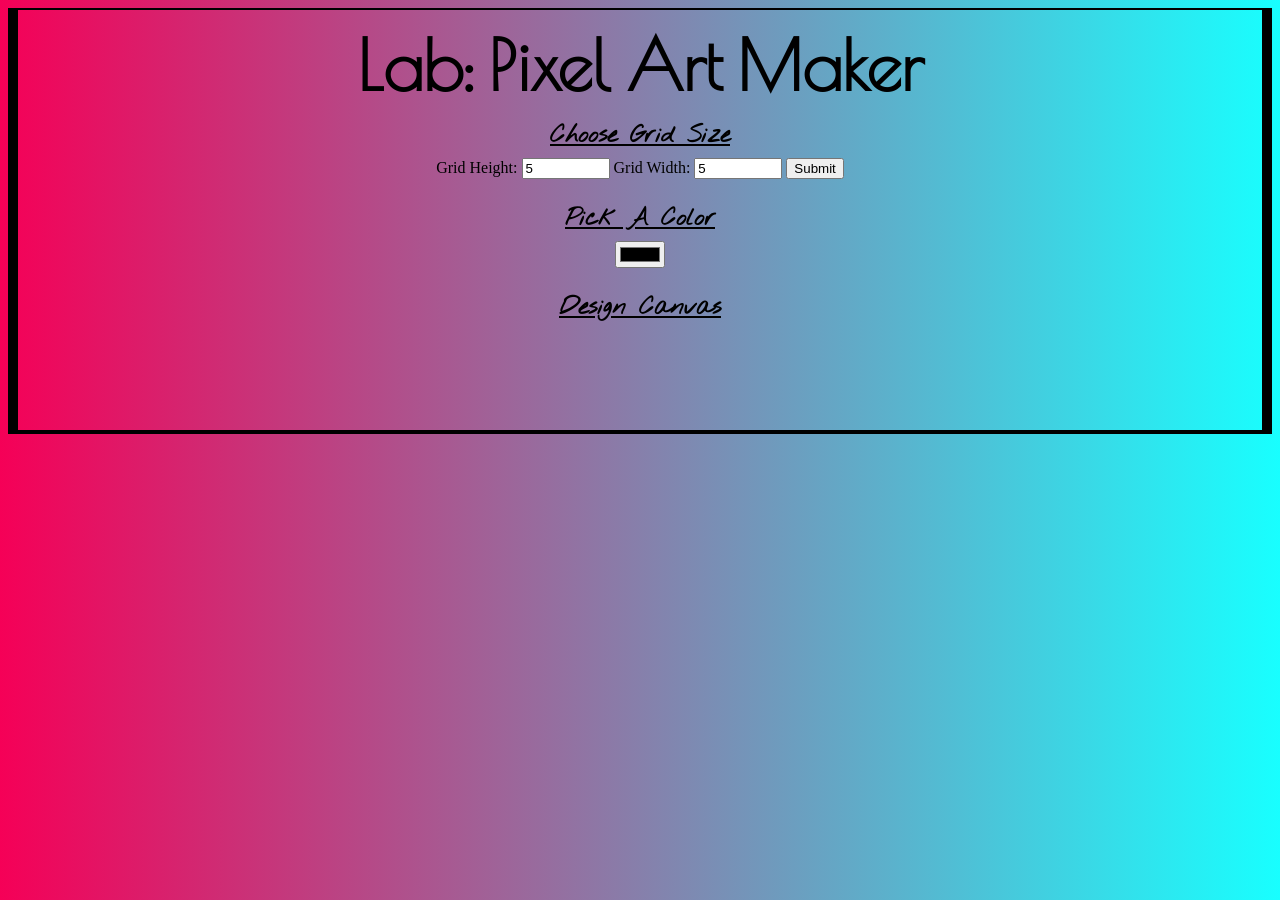
==== index.html @ 3a51f978 "Add files via upload" ====
<!DOCTYPE html>
<html>
<head>
    <title>Pixel Art Maker!</title>
    <link rel="stylesheet" href="https://fonts.googleapis.com/css?family=Nothing+You+Could+Do|Poiret+One">
    <link rel="stylesheet" href="styles.css">
    <script src="https://ajax.googleapis.com/ajax/libs/jquery/3.2.1/jquery.min.js"></script>
</head>
<body>
    <h1>Lab: Pixel Art Maker</h1>

    <h2>Choose Grid Size</h2>
    <form id="sizePicker">
        Grid Height:
        <input type="number" id="inputHeight" name="height" min="1" value="5">
        Grid Width:
        <input type="number" id="inputWeight" name="width" min="1" value="5">
        <input type="submit">
    </form>

    <h2>Pick A Color</h2>
    <input type="color" id="colorPicker">

    <h2>Design Canvas</h2>
    <table id="pixelCanvas"></table>

    <script src="designs.js"></script>
</body>
</html>
---- styles.css ----
body {
    text-align: center;
    background: linear-gradient(to left, #18ffff, #f50057);
    padding-bottom: 100px;
    border-style: solid;
    border-width: 2px 10px 4px 10px;
}

h1 {
    font-family: Poiret One;
    font-size: 70px;
    margin: 0.2em;
}

h2 {
    margin: 1em 0 0.25em;
    font-family: Nothing You Could Do;
    text-decoration: underline;
}

h2:first-of-type {
    margin-top: 0.5em;
}

table,
tr,
td {
    border: 1px solid black;
}

table {
    border-collapse: collapse;
    margin: 0 auto;
}

tr {
    height: 20px;
}

td {
    width: 20px;
}

input[type=number] {
    width: 6em;
}
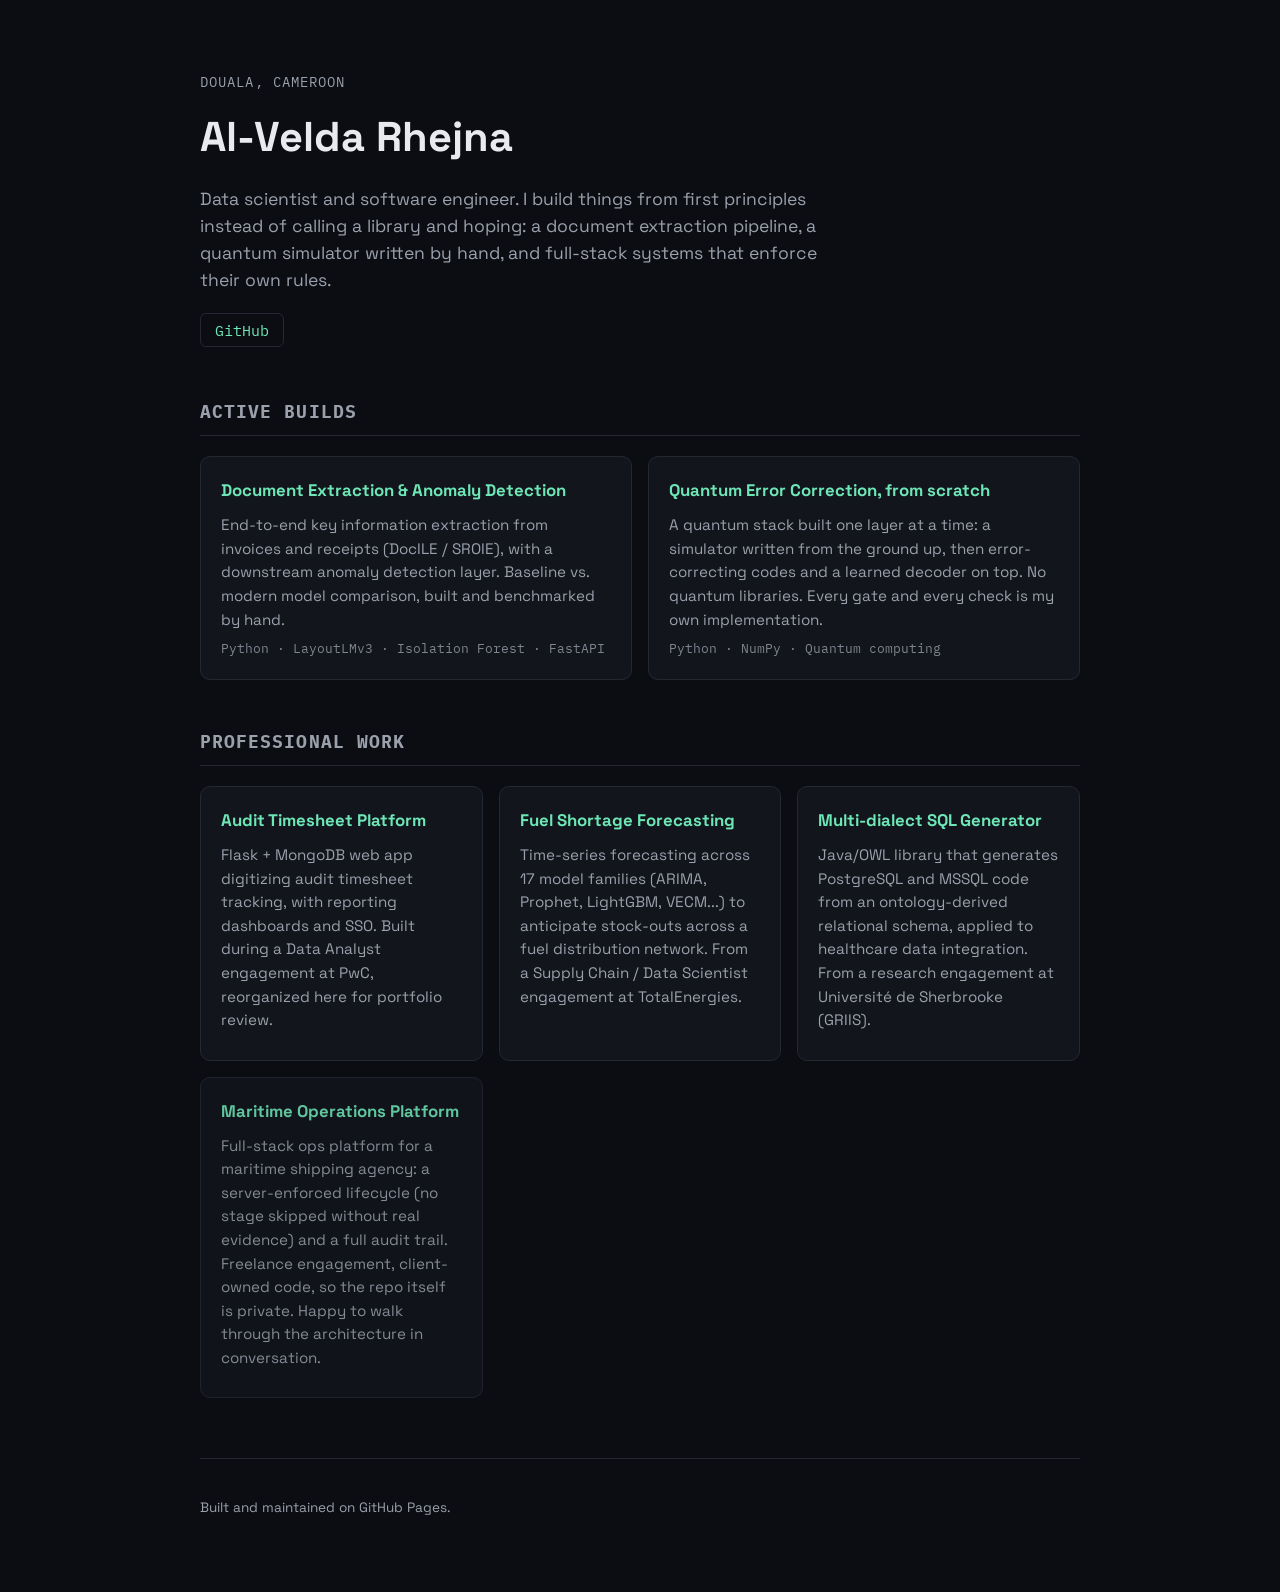
==== commit baad365a: "upload file to new repo" ====
--- a/index.html
+++ b/index.html
@@ -1,29 +1,81 @@
 <!DOCTYPE html>
-<html>
+<html lang="en">
 <head>
-    <title>Pixel Art Maker!</title>
-    <link rel="stylesheet" href="https://fonts.googleapis.com/css?family=Nothing+You+Could+Do|Poiret+One">
-    <link rel="stylesheet" href="styles.css">
-    <script src="https://ajax.googleapis.com/ajax/libs/jquery/3.2.1/jquery.min.js"></script>
+  <meta charset="UTF-8">
+  <meta name="viewport" content="width=device-width, initial-scale=1.0">
+  <title>Al-Velda Rhejna, Data Scientist & Software Engineer</title>
+  <meta name="description" content="Data scientist and software engineer building from-scratch ML/quantum projects and full-stack systems.">
+  <link rel="preconnect" href="https://fonts.googleapis.com">
+  <link href="https://fonts.googleapis.com/css2?family=Space+Grotesk:wght@400;500;700&family=IBM+Plex+Mono:wght@400;500&display=swap" rel="stylesheet">
+  <link rel="stylesheet" href="styles.css">
 </head>
 <body>
-    <h1>Lab: Pixel Art Maker</h1>
+  <header class="hero">
+    <p class="eyebrow">Douala, Cameroon</p>
+    <h1>Al-Velda Rhejna</h1>
+    <p class="tagline">Data scientist and software engineer. I build things from first principles
+      instead of calling a library and hoping: a document extraction pipeline, a quantum
+      simulator written by hand, and full-stack systems that enforce their own rules.</p>
+    <nav class="links">
+      <a href="https://github.com/Rhejna">GitHub</a>
+    </nav>
+  </header>
 
-    <h2>Choose Grid Size</h2>
-    <form id="sizePicker">
-        Grid Height:
-        <input type="number" id="inputHeight" name="height" min="1" value="5">
-        Grid Width:
-        <input type="number" id="inputWeight" name="width" min="1" value="5">
-        <input type="submit">
-    </form>
+  <main>
+    <section>
+      <h2>Active builds</h2>
+      <div class="grid">
+        <article class="card">
+          <h3><a href="https://github.com/Rhejna/docile-anomaly-extraction">Document Extraction &amp; Anomaly Detection</a></h3>
+          <p>End-to-end key information extraction from invoices and receipts (DocILE / SROIE),
+             with a downstream anomaly detection layer. Baseline vs. modern model comparison,
+             built and benchmarked by hand.</p>
+          <p class="tags">Python · LayoutLMv3 · Isolation Forest · FastAPI</p>
+        </article>
+        <article class="card">
+          <h3><a href="https://github.com/Rhejna/qec-from-scratch">Quantum Error Correction, from scratch</a></h3>
+          <p>A quantum stack built one layer at a time: a simulator written from the ground up,
+             then error-correcting codes and a learned decoder on top. No quantum libraries.
+             Every gate and every check is my own implementation.</p>
+          <p class="tags">Python · NumPy · Quantum computing</p>
+        </article>
+      </div>
+    </section>
 
-    <h2>Pick A Color</h2>
-    <input type="color" id="colorPicker">
+    <section>
+      <h2>Professional work</h2>
+      <div class="grid">
+        <article class="card">
+          <h3><a href="https://github.com/Rhejna/kitana-timesheet-analytics">Audit Timesheet Platform</a></h3>
+          <p>Flask + MongoDB web app digitizing audit timesheet tracking, with reporting
+             dashboards and SSO. Built during a Data Analyst engagement at PwC, reorganized here
+             for portfolio review.</p>
+        </article>
+        <article class="card">
+          <h3><a href="https://github.com/Rhejna/fuel-demand-time-series">Fuel Shortage Forecasting</a></h3>
+          <p>Time-series forecasting across 17 model families (ARIMA, Prophet, LightGBM, VECM...)
+             to anticipate stock-outs across a fuel distribution network. From a Supply Chain /
+             Data Scientist engagement at TotalEnergies.</p>
+        </article>
+        <article class="card">
+          <h3><a href="https://github.com/Rhejna/ontorela-sql-generator">Multi-dialect SQL Generator</a></h3>
+          <p>Java/OWL library that generates PostgreSQL and MSSQL code from an ontology-derived
+             relational schema, applied to healthcare data integration. From a research
+             engagement at Université de Sherbrooke (GRIIS).</p>
+        </article>
+        <article class="card muted">
+          <h3><a href="https://github.com/Rhejna/PegasusMaritimeOps">Maritime Operations Platform</a></h3>
+          <p>Full-stack ops platform for a maritime shipping agency: a server-enforced lifecycle
+             (no stage skipped without real evidence) and a full audit trail. Freelance
+             engagement, client-owned code, so the repo itself is private. Happy to walk
+             through the architecture in conversation.</p>
+        </article>
+      </div>
+    </section>
+  </main>
 
-    <h2>Design Canvas</h2>
-    <table id="pixelCanvas"></table>
-
-    <script src="designs.js"></script>
+  <footer>
+    <p>Built and maintained on GitHub Pages.</p>
+  </footer>
 </body>
 </html>
--- a/styles.css
+++ b/styles.css
@@ -1,46 +1,138 @@
+:root {
+  --bg: #0b0d12;
+  --bg-elevated: #12151c;
+  --text: #e8eaed;
+  --text-muted: #9aa0ac;
+  --accent: #6ee7b7;
+  --border: #242833;
+  --max-width: 880px;
+}
+
+* {
+  box-sizing: border-box;
+}
+
 body {
-    text-align: center;
-    background: linear-gradient(to left, #18ffff, #f50057);
-    padding-bottom: 100px;
-    border-style: solid;
-    border-width: 2px 10px 4px 10px;
+  margin: 0;
+  background: var(--bg);
+  color: var(--text);
+  font-family: 'Space Grotesk', system-ui, sans-serif;
+  line-height: 1.55;
+  padding: 0 20px;
+}
+
+a {
+  color: var(--accent);
+  text-decoration: none;
+}
+
+a:hover {
+  text-decoration: underline;
+}
+
+.hero {
+  max-width: var(--max-width);
+  margin: 0 auto;
+  padding: 72px 0 40px;
+}
+
+.eyebrow {
+  font-family: 'IBM Plex Mono', monospace;
+  font-size: 0.85rem;
+  color: var(--text-muted);
+  text-transform: uppercase;
+  letter-spacing: 0.08em;
+  margin: 0 0 12px;
 }
 
 h1 {
-    font-family: Poiret One;
-    font-size: 70px;
-    margin: 0.2em;
+  font-size: 2.6rem;
+  margin: 0 0 16px;
+  font-weight: 700;
+}
+
+.tagline {
+  font-size: 1.1rem;
+  color: var(--text-muted);
+  max-width: 640px;
+  margin: 0 0 24px;
+}
+
+.links a {
+  font-family: 'IBM Plex Mono', monospace;
+  font-size: 0.95rem;
+  border: 1px solid var(--border);
+  padding: 6px 14px;
+  border-radius: 6px;
+}
+
+.links a:hover {
+  border-color: var(--accent);
+  text-decoration: none;
+}
+
+main {
+  max-width: var(--max-width);
+  margin: 0 auto;
+  padding-bottom: 60px;
+}
+
+section + section {
+  margin-top: 48px;
 }
 
 h2 {
-    margin: 1em 0 0.25em;
-    font-family: Nothing You Could Do;
-    text-decoration: underline;
+  font-size: 1.1rem;
+  font-family: 'IBM Plex Mono', monospace;
+  text-transform: uppercase;
+  letter-spacing: 0.06em;
+  color: var(--text-muted);
+  border-bottom: 1px solid var(--border);
+  padding-bottom: 10px;
+  margin-bottom: 20px;
 }
 
-h2:first-of-type {
-    margin-top: 0.5em;
+.grid {
+  display: grid;
+  grid-template-columns: repeat(auto-fit, minmax(260px, 1fr));
+  gap: 16px;
 }
 
-table,
-tr,
-td {
-    border: 1px solid black;
+.card {
+  background: var(--bg-elevated);
+  border: 1px solid var(--border);
+  border-radius: 10px;
+  padding: 20px;
 }
 
-table {
-    border-collapse: collapse;
-    margin: 0 auto;
+.card.muted {
+  opacity: 0.85;
 }
 
-tr {
-    height: 20px;
+.card h3 {
+  margin: 0 0 10px;
+  font-size: 1.05rem;
 }
 
-td {
-    width: 20px;
+.card p {
+  margin: 0 0 8px;
+  color: var(--text-muted);
+  font-size: 0.95rem;
 }
 
-input[type=number] {
-    width: 6em;
+.card .tags {
+  font-family: 'IBM Plex Mono', monospace;
+  font-size: 0.8rem;
+  color: var(--text-muted);
+  opacity: 0.8;
+  margin: 0;
 }
+
+footer {
+  max-width: var(--max-width);
+  margin: 0 auto;
+  padding: 24px 0 60px;
+  color: var(--text-muted);
+  font-size: 0.85rem;
+  border-top: 1px solid var(--border);
+}
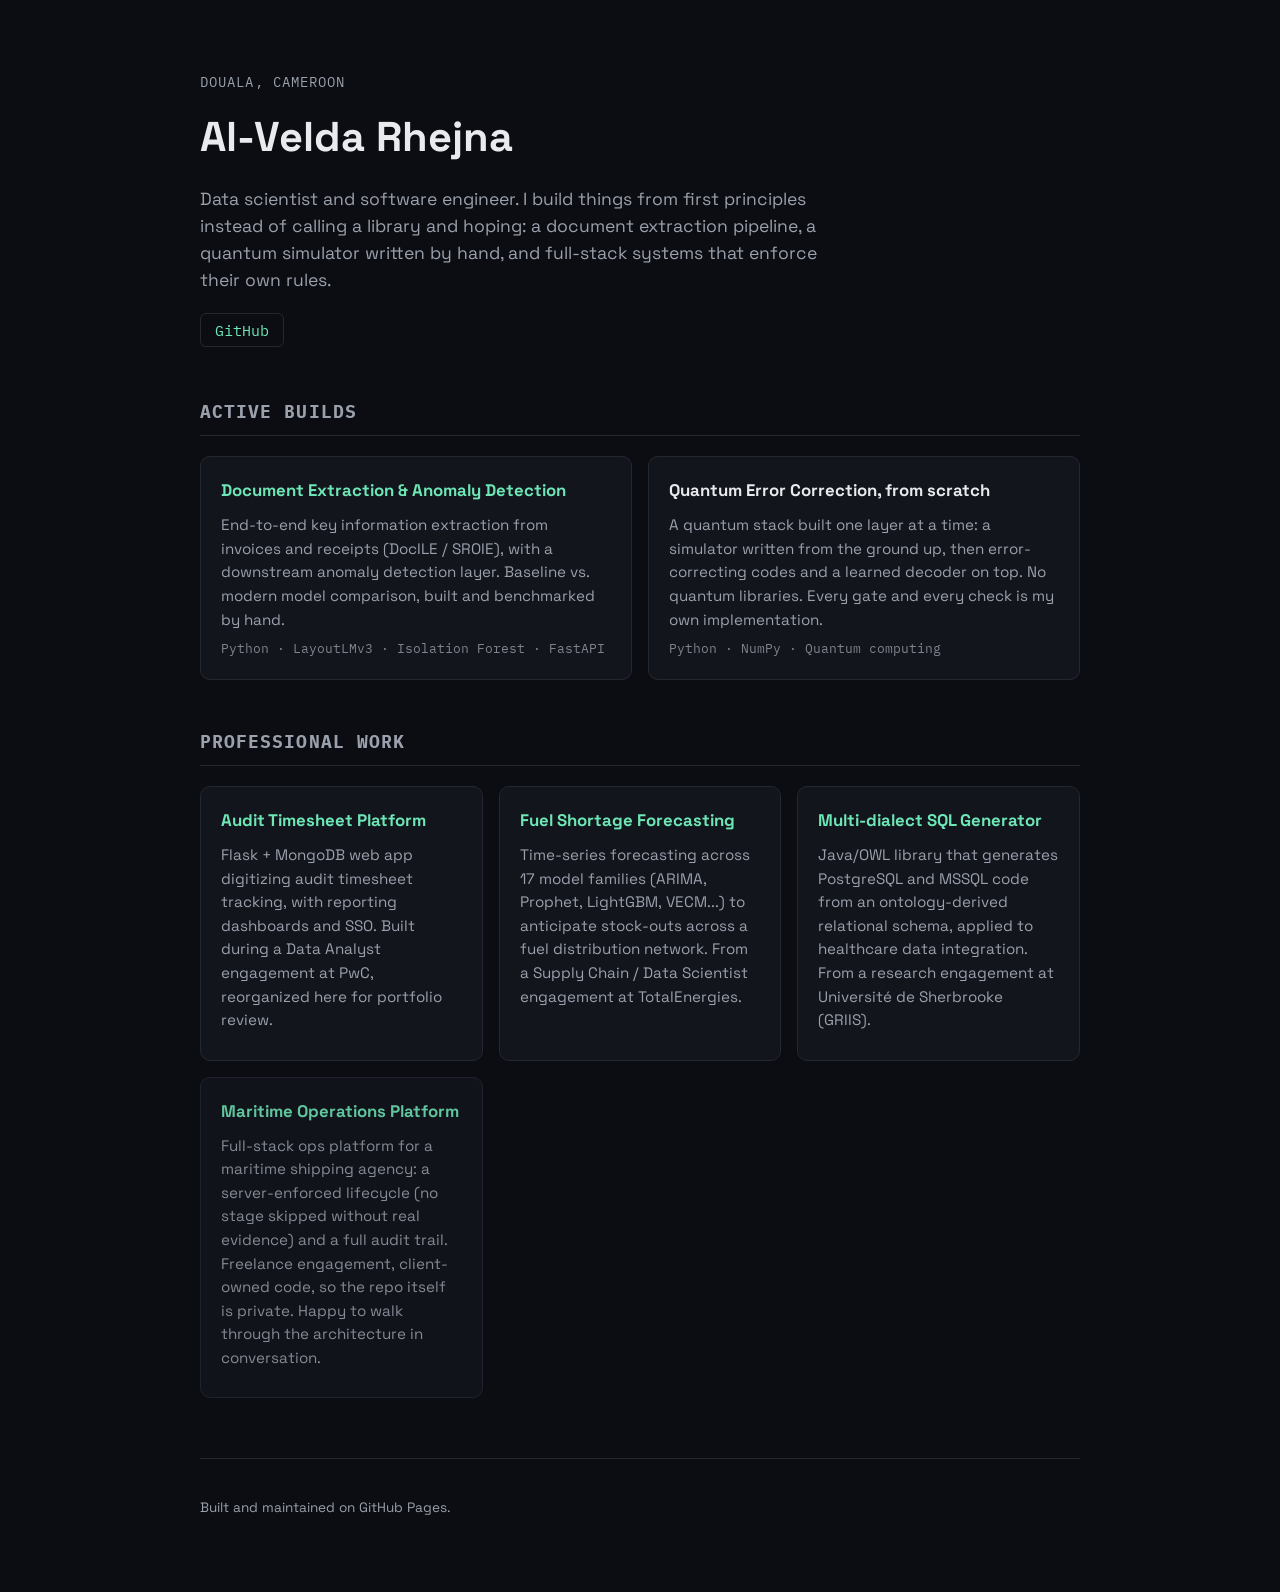
==== commit 11fe3187: "Update out Quantum Error Correction article heading Comment out the link to the GitHub repository an" ====
--- a/index.html
+++ b/index.html
@@ -33,7 +33,8 @@
           <p class="tags">Python · LayoutLMv3 · Isolation Forest · FastAPI</p>
         </article>
         <article class="card">
-          <h3><a href="https://github.com/Rhejna/qec-from-scratch">Quantum Error Correction, from scratch</a></h3>
+          <!-- <h3><a href="https://github.com/Rhejna/qec-from-scratch">Quantum Error Correction, from scratch</a></h3> -->
+          <h3>Quantum Error Correction, from scratch</h3>
           <p>A quantum stack built one layer at a time: a simulator written from the ground up,
              then error-correcting codes and a learned decoder on top. No quantum libraries.
              Every gate and every check is my own implementation.</p>
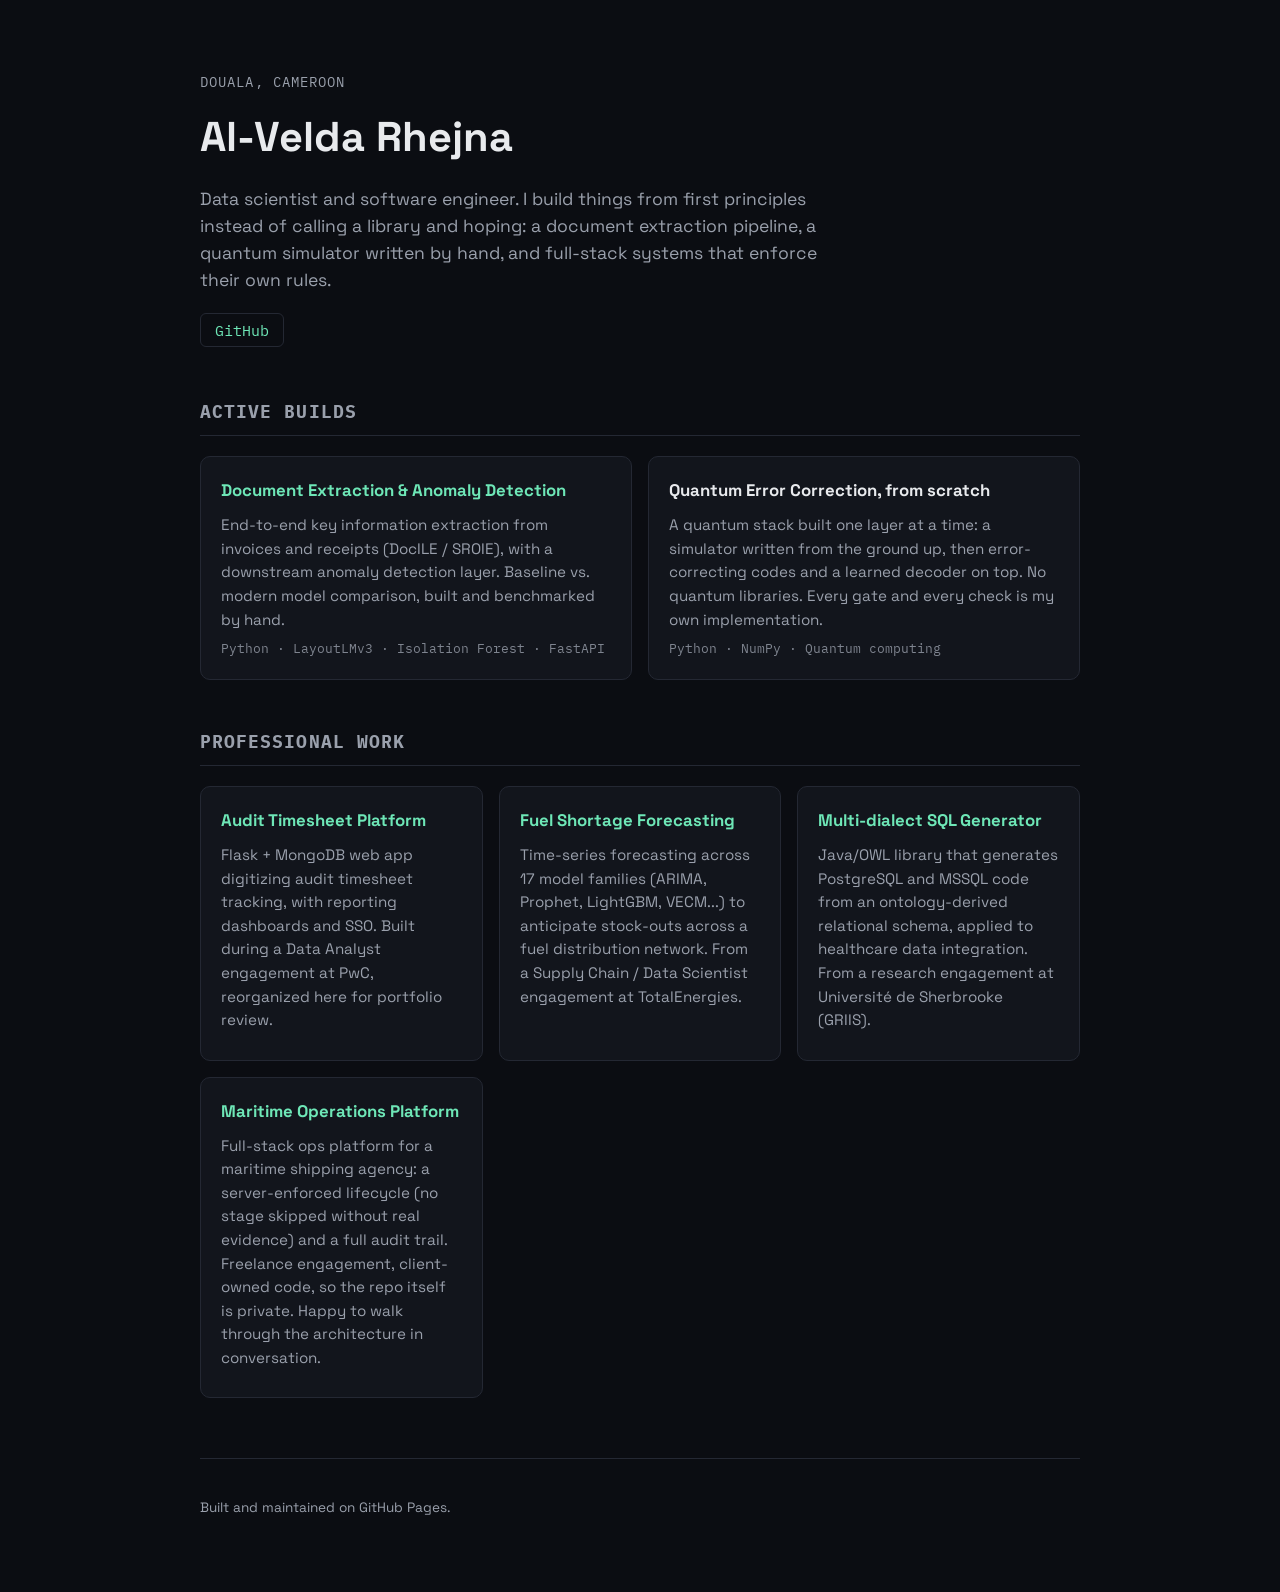
==== commit 624b87a9: "Change Maritime Operations Platform link Updated link for Maritime Operations Platform to new URL si" ====
--- a/index.html
+++ b/index.html
@@ -64,8 +64,8 @@
              relational schema, applied to healthcare data integration. From a research
              engagement at Université de Sherbrooke (GRIIS).</p>
         </article>
-        <article class="card muted">
-          <h3><a href="https://github.com/Rhejna/PegasusMaritimeOps">Maritime Operations Platform</a></h3>
+        <article class="card">
+          <h3><a href="https://pegasus-maritime-ops-seven.vercel.app/">Maritime Operations Platform</a></h3>
           <p>Full-stack ops platform for a maritime shipping agency: a server-enforced lifecycle
              (no stage skipped without real evidence) and a full audit trail. Freelance
              engagement, client-owned code, so the repo itself is private. Happy to walk
